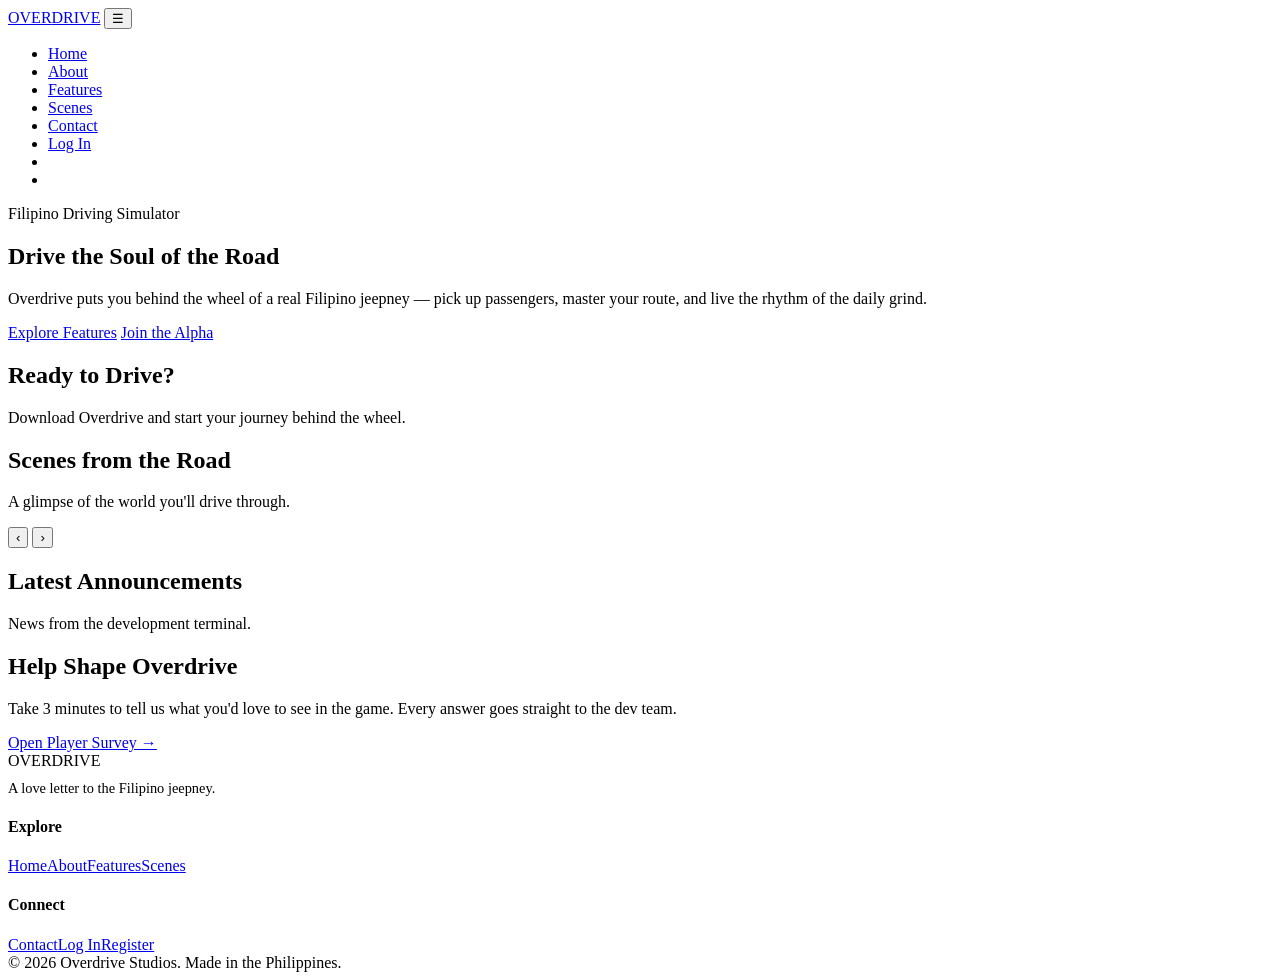
==== index.html @ 07e0db0b "Add index.html for Overdrive game landing page" ====
<!DOCTYPE html>
<html lang="en">
<head>
<meta charset="UTF-8">
<meta name="viewport" content="width=device-width, initial-scale=1">
<title>Overdrive — Jeepney Route Simulator</title>
<link rel="preconnect" href="https://fonts.googleapis.com">
<link rel="preconnect" href="https://fonts.gstatic.com" crossorigin>
<link href="https://fonts.googleapis.com/css2?family=Playfair+Display:wght@600;800&family=Inter:wght@400;500;600;700&display=swap" rel="stylesheet">
<link rel="stylesheet" href="assets/styles.css">
</head>
<body>
<header class="site-header">
  <div class="container nav-wrap">
    <a href="index.html" class="logo">OVER<span>DRIVE</span></a>
    <button class="nav-toggle" aria-label="Menu">☰</button>
    <ul class="nav-links">
      <li><a href="index.html">Home</a></li>
      <li><a href="about.html">About</a></li>
      <li><a href="features.html">Features</a></li>
      <li><a href="scenes.html">Scenes</a></li>
      <li><a href="contact.html">Contact</a></li>
      <li><a href="login.html" id="nav-login">Log In</a></li>
      <li><a href="admin.html" id="nav-admin" style="display:none">Admin</a></li>
      <li><a href="#" id="nav-logout" style="display:none">Log Out</a></li>
    </ul>
  </div>
</header>

<section class="hero">
  <div class="container">
    <span class="eyebrow">Filipino Driving Simulator</span>
    <h1>Drive the Soul of the Road</h1>
    <p class="lead">Overdrive puts you behind the wheel of a real Filipino jeepney — pick up passengers, master your route, and live the rhythm of the daily grind.</p>
    <div class="hero-cta">
      <a class="btn btn-primary" href="features.html">Explore Features</a>
      <a class="btn btn-ghost" href="contact.html">Join the Alpha</a>
    </div>
  </div>
</section>

<section>
<section id="download" class="download-section">
  <div class="container">
    <h2>Ready to Drive?</h2>
    <p>Download Overdrive and start your journey behind the wheel.</p>
    <div id="download-cta"></div>
  </div>
</section>

  <div class="container">
    <div class="section-title reveal"><h2>Scenes from the Road</h2><p>A glimpse of the world you'll drive through.</p></div>
    <div class="carousel" id="carousel">
      <div class="carousel-track"></div>
      <button class="carousel-btn prev" aria-label="Previous">‹</button>
      <button class="carousel-btn next" aria-label="Next">›</button>
      <div class="carousel-dots"></div>
    </div>
  </div>
</section>

<section style="background:var(--cream)">
  <div class="container">
    <div class="section-title reveal"><h2>Latest Announcements</h2><p>News from the development terminal.</p></div>
    <div class="grid grid-3" id="announcements-grid"></div>
  </div>
</section>

<section>
  <div class="container">
    <div class="cta-strip reveal">
      <h2>Help Shape Overdrive</h2>
      <p>Take 3 minutes to tell us what you'd love to see in the game. Every answer goes straight to the dev team.</p>
      <a class="btn btn-outline" href="https://docs.google.com/forms/" target="_blank" rel="noopener">Open Player Survey →</a>
    </div>
  </div>
</section>

<footer class="site-footer">
  <div class="container">
    <div class="footer-grid">
      <div>
        <div class="logo">OVER<span>DRIVE</span></div>
        <p style="margin-top:.6rem;font-size:.9rem">A love letter to the Filipino jeepney.</p>
      </div>
      <div><h4>Explore</h4><a href="index.html">Home</a><a href="about.html">About</a><a href="features.html">Features</a><a href="scenes.html">Scenes</a></div>
      <div><h4>Connect</h4><a href="contact.html">Contact</a><a href="login.html">Log In</a><a href="register.html">Register</a></div>
    </div>
    <div class="footer-bottom">© 2026 Overdrive Studios. Made in the Philippines.</div>
  </div>
</footer>
<script src="assets/script.js"></script>
</body>
</html>
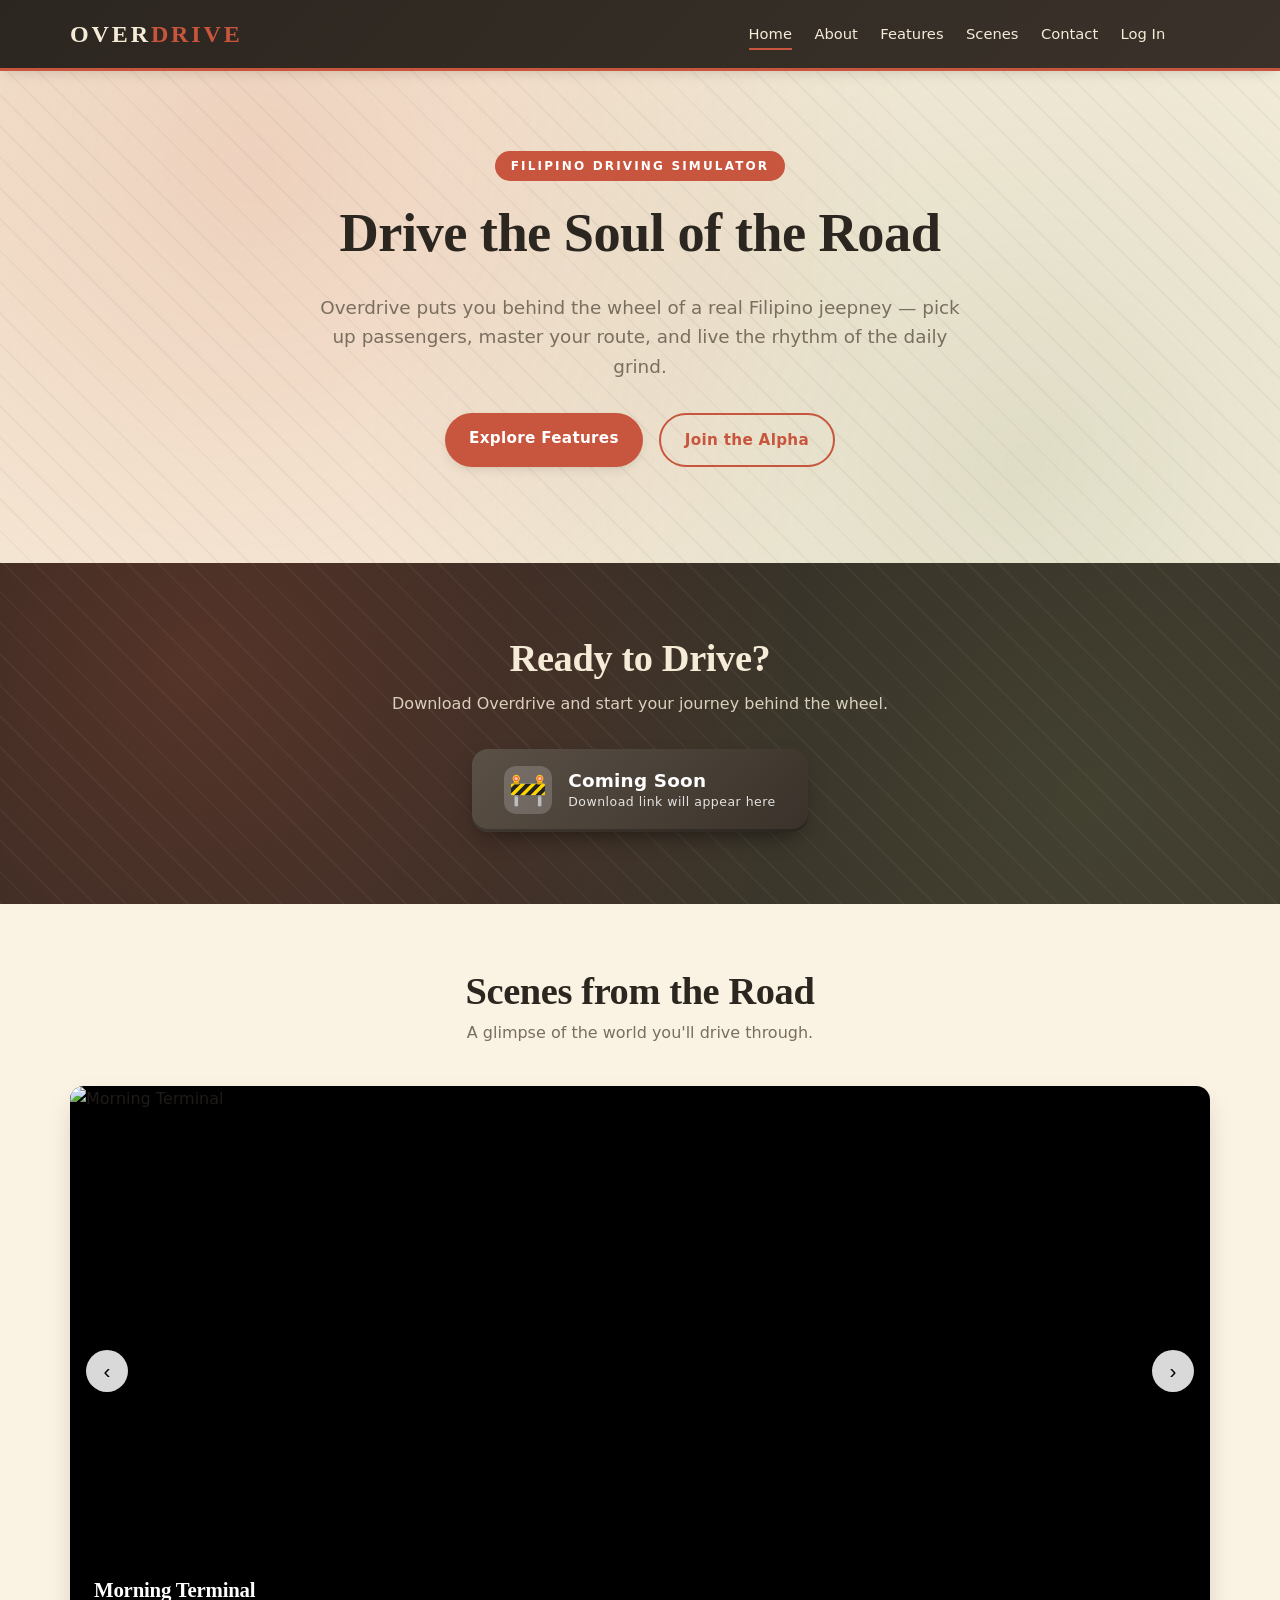
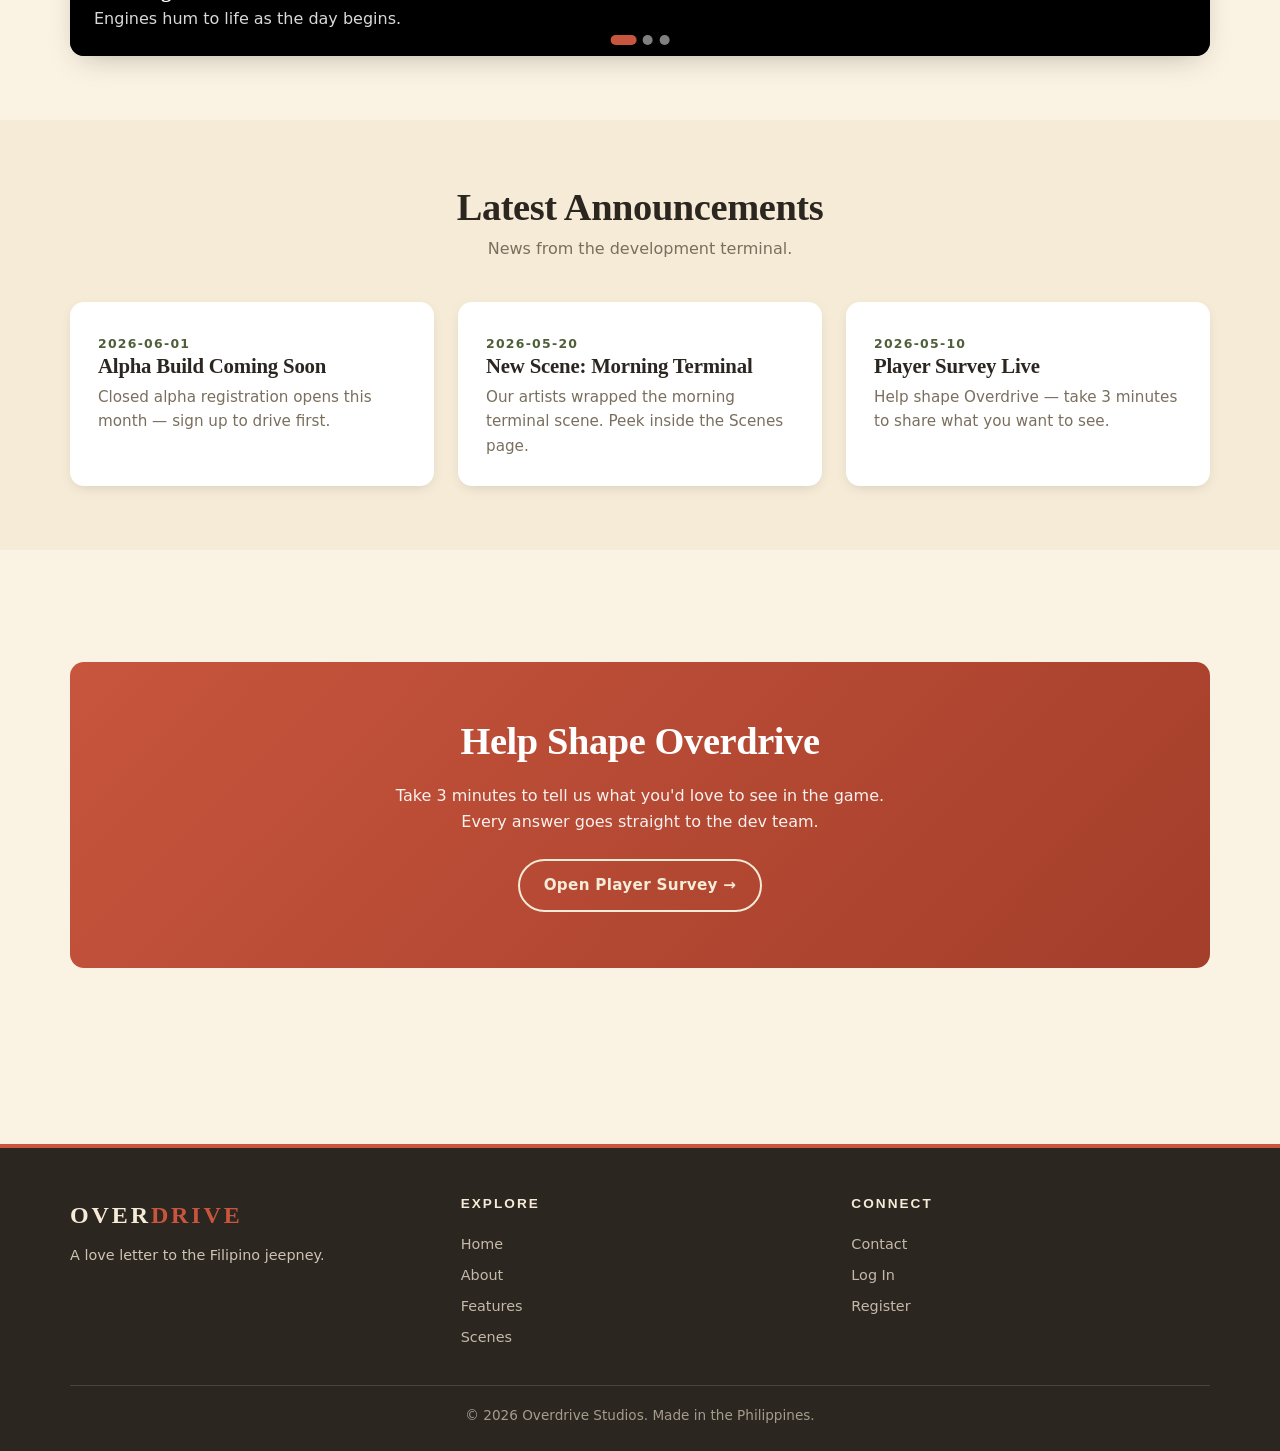
==== commit 918a5d23: "Fix: Remove invalid nested section tag that was hiding download CTA" ====
--- a/index.html
+++ b/index.html
@@ -39,7 +39,6 @@
   </div>
 </section>
 
-<section>
 <section id="download" class="download-section">
   <div class="container">
     <h2>Ready to Drive?</h2>
@@ -48,6 +47,7 @@
   </div>
 </section>
 
+<section>
   <div class="container">
     <div class="section-title reveal"><h2>Scenes from the Road</h2><p>A glimpse of the world you'll drive through.</p></div>
     <div class="carousel" id="carousel">
--- a/assets/styles.css
+++ b/assets/styles.css
@@ -0,0 +1,281 @@
+/* ===== Overdrive — Earthy, Interactive Theme ===== */
+:root{
+  --terracotta:#C8553D;
+  --terracotta-dark:#A33E2A;
+  --cream:#F5EBD7;
+  --cream-soft:#FAF3E3;
+  --olive:#6B7F4E;
+  --olive-dark:#4F5F39;
+  --charcoal:#2C2620;
+  --ink:#1f1b16;
+  --muted:#7a6f5e;
+  --shadow: 0 10px 30px -12px rgba(44,38,32,.35);
+  --shadow-soft: 0 4px 14px -6px rgba(44,38,32,.25);
+  --radius: 14px;
+  --header-h: 68px;
+}
+
+*{box-sizing:border-box}
+html,body{margin:0;padding:0}
+body{
+  font-family:'Inter',system-ui,sans-serif;
+  color:var(--ink);
+  background:var(--cream-soft);
+  line-height:1.6;
+  -webkit-font-smoothing:antialiased;
+}
+img{max-width:100%;display:block}
+a{color:var(--terracotta-dark);text-decoration:none;transition:color .2s}
+a:hover{color:var(--olive-dark)}
+
+h1,h2,h3,h4{font-family:'Playfair Display',Georgia,serif;color:var(--charcoal);margin:0 0 .5em;line-height:1.2;letter-spacing:-.01em}
+h1{font-size:clamp(2rem,5vw,3.4rem)}
+h2{font-size:clamp(1.6rem,3.5vw,2.4rem)}
+h3{font-size:1.3rem}
+p{margin:0 0 1em}
+
+.container{max-width:1180px;margin:0 auto;padding:0 1.25rem}
+
+/* ===== Header ===== */
+.site-header{
+  position:sticky;top:0;z-index:50;
+  background:linear-gradient(135deg,var(--charcoal),#3a322a);
+  color:var(--cream);
+  border-bottom:3px solid var(--terracotta);
+  box-shadow:var(--shadow-soft);
+}
+.nav-wrap{display:flex;align-items:center;justify-content:space-between;height:var(--header-h)}
+.logo{font-family:'Playfair Display',serif;font-weight:800;font-size:1.5rem;color:var(--cream);letter-spacing:.12em}
+.logo span{color:var(--terracotta)}
+.nav-links{display:flex;gap:1.4rem;list-style:none;margin:0;padding:0;align-items:center}
+.nav-links a{color:var(--cream);font-size:.92rem;font-weight:500;position:relative;padding:.25rem 0}
+.nav-links a::after{content:"";position:absolute;left:0;bottom:-4px;width:0;height:2px;background:var(--terracotta);transition:width .25s}
+.nav-links a:hover::after,.nav-links a.active::after{width:100%}
+.nav-links a:hover{color:var(--cream)}
+.nav-toggle{display:none;background:none;border:0;color:var(--cream);font-size:1.6rem;cursor:pointer}
+
+@media (max-width:860px){
+  .nav-toggle{display:block}
+  .nav-links{position:absolute;top:var(--header-h);left:0;right:0;flex-direction:column;background:var(--charcoal);padding:1rem 1.25rem;gap:.9rem;display:none;border-bottom:3px solid var(--terracotta)}
+  .nav-links.open{display:flex}
+}
+
+/* ===== Buttons ===== */
+.btn{
+  display:inline-block;padding:.8rem 1.5rem;border-radius:999px;
+  font-weight:600;font-size:.95rem;letter-spacing:.02em;
+  cursor:pointer;border:0;transition:transform .2s, box-shadow .2s, background .2s;
+  text-align:center;
+}
+.btn-primary{background:var(--terracotta);color:#fff;box-shadow:var(--shadow-soft)}
+.btn-primary:hover{background:var(--terracotta-dark);color:#fff;transform:translateY(-2px);box-shadow:var(--shadow)}
+.btn-outline{background:transparent;color:var(--cream);border:2px solid var(--cream)}
+.btn-outline:hover{background:var(--cream);color:var(--charcoal)}
+.btn-olive{background:var(--olive);color:#fff}
+.btn-olive:hover{background:var(--olive-dark);color:#fff;transform:translateY(-2px)}
+.btn-ghost{background:transparent;color:var(--terracotta);border:2px solid var(--terracotta)}
+.btn-ghost:hover{background:var(--terracotta);color:#fff}
+.btn-sm{padding:.5rem 1rem;font-size:.85rem}
+
+/* ===== Hero ===== */
+.hero{
+  position:relative;
+  padding:5rem 0 6rem;
+  background:
+    radial-gradient(circle at 20% 20%, rgba(200,85,61,.18), transparent 60%),
+    radial-gradient(circle at 80% 80%, rgba(107,127,78,.18), transparent 60%),
+    linear-gradient(135deg, var(--cream) 0%, var(--cream-soft) 100%);
+  overflow:hidden;
+  text-align:center;
+}
+.hero::before{
+  content:"";position:absolute;inset:0;
+  background-image:
+    repeating-linear-gradient(45deg, rgba(44,38,32,.04) 0 2px, transparent 2px 22px);
+  pointer-events:none;
+}
+.hero .container{position:relative}
+.eyebrow{display:inline-block;padding:.35rem 1rem;background:var(--terracotta);color:#fff;border-radius:999px;font-size:.75rem;letter-spacing:.18em;font-weight:700;text-transform:uppercase;margin-bottom:1.2rem;animation:floaty 3s ease-in-out infinite}
+@keyframes floaty{0%,100%{transform:translateY(0)}50%{transform:translateY(-4px)}}
+.hero p.lead{font-size:1.15rem;color:var(--muted);max-width:640px;margin:0 auto 2rem}
+.hero-cta{display:flex;gap:1rem;justify-content:center;flex-wrap:wrap}
+
+.page-hero{
+  padding:3.5rem 0 2.5rem;
+  text-align:center;
+  background:linear-gradient(135deg,var(--olive) 0%, var(--olive-dark) 100%);
+  color:var(--cream);
+  border-bottom:4px solid var(--terracotta);
+}
+.page-hero h1{color:var(--cream)}
+.page-hero p{color:rgba(245,235,215,.85);max-width:640px;margin:0 auto}
+
+/* ===== Sections ===== */
+section{padding:4rem 0}
+.section-title{text-align:center;margin-bottom:2.5rem}
+.section-title h2{margin-bottom:.4rem}
+.section-title p{color:var(--muted)}
+
+/* ===== Cards / Grids ===== */
+.grid{display:grid;gap:1.5rem}
+.grid-3{grid-template-columns:repeat(auto-fit,minmax(260px,1fr))}
+.grid-2{grid-template-columns:repeat(auto-fit,minmax(300px,1fr))}
+
+.card{
+  background:#fff;border-radius:var(--radius);
+  padding:1.75rem;box-shadow:var(--shadow-soft);
+  transition:transform .25s, box-shadow .25s;
+  border-top:4px solid transparent;
+}
+.card:hover{transform:translateY(-6px);box-shadow:var(--shadow);border-top-color:var(--terracotta)}
+.card .icon{font-size:2.2rem;margin-bottom:.7rem;display:inline-block}
+.card h3{margin-bottom:.4rem}
+.card p{color:var(--muted);font-size:.95rem;margin:0}
+
+.ann-card{position:relative;overflow:hidden}
+.ann-card .ann-date{font-size:.78rem;color:var(--olive-dark);font-weight:600;text-transform:uppercase;letter-spacing:.1em}
+.ann-card img{width:100%;height:180px;object-fit:cover;border-radius:10px;margin:.6rem 0 1rem}
+
+/* ===== Carousel ===== */
+.carousel{position:relative;border-radius:var(--radius);overflow:hidden;box-shadow:var(--shadow);background:#000;aspect-ratio:16/8}
+.carousel-track{display:flex;height:100%;transition:transform .6s cubic-bezier(.7,0,.3,1)}
+.carousel-slide{min-width:100%;position:relative}
+.carousel-slide img{width:100%;height:100%;object-fit:cover}
+.carousel-caption{position:absolute;left:0;right:0;bottom:0;padding:1.5rem;background:linear-gradient(transparent,rgba(0,0,0,.75));color:#fff}
+.carousel-caption h3{color:#fff;margin-bottom:.2rem}
+.carousel-caption p{color:rgba(255,255,255,.85);margin:0}
+.carousel-btn{position:absolute;top:50%;transform:translateY(-50%);background:rgba(255,255,255,.85);border:0;width:42px;height:42px;border-radius:50%;font-size:1.3rem;cursor:pointer;display:flex;align-items:center;justify-content:center;transition:background .2s}
+.carousel-btn:hover{background:#fff}
+.carousel-btn.prev{left:1rem}.carousel-btn.next{right:1rem}
+.carousel-dots{position:absolute;bottom:.7rem;left:50%;transform:translateX(-50%);display:flex;gap:.4rem;z-index:2}
+.carousel-dot{width:10px;height:10px;border-radius:50%;background:rgba(255,255,255,.5);border:0;cursor:pointer;padding:0}
+.carousel-dot.active{background:var(--terracotta);width:26px;border-radius:5px;transition:width .3s}
+
+/* ===== Scenes gallery ===== */
+.scene-grid{display:grid;grid-template-columns:repeat(auto-fit,minmax(280px,1fr));gap:1.2rem}
+.scene{position:relative;border-radius:var(--radius);overflow:hidden;aspect-ratio:4/3;box-shadow:var(--shadow-soft);cursor:pointer}
+.scene img{width:100%;height:100%;object-fit:cover;transition:transform .5s}
+.scene:hover img{transform:scale(1.08)}
+.scene .scene-cap{position:absolute;inset:auto 0 0 0;padding:1rem;background:linear-gradient(transparent,rgba(0,0,0,.8));color:#fff;font-weight:600}
+
+/* ===== CTA strip ===== */
+.cta-strip{
+  background:linear-gradient(135deg,var(--terracotta),var(--terracotta-dark));
+  color:#fff;text-align:center;padding:3.5rem 1rem;border-radius:var(--radius);
+  margin:3rem auto;max-width:1140px;
+}
+.cta-strip h2{color:#fff}
+.cta-strip p{color:rgba(255,255,255,.92);max-width:520px;margin:0 auto 1.5rem}
+
+/* ===== Forms ===== */
+.form-card{background:#fff;border-radius:var(--radius);padding:2rem;box-shadow:var(--shadow);max-width:460px;margin:3rem auto}
+.form-group{margin-bottom:1rem}
+.form-group label{display:block;font-weight:600;margin-bottom:.35rem;font-size:.9rem;color:var(--charcoal)}
+.form-group input,.form-group textarea,.form-group select{
+  width:100%;padding:.7rem .9rem;border:1.5px solid #ddd2bd;border-radius:10px;
+  font-family:inherit;font-size:.95rem;background:var(--cream-soft);transition:border-color .2s,box-shadow .2s;
+}
+.form-group input:focus,.form-group textarea:focus,.form-group select:focus{
+  outline:0;border-color:var(--terracotta);box-shadow:0 0 0 3px rgba(200,85,61,.15);background:#fff;
+}
+.form-group textarea{min-height:110px;resize:vertical}
+.form-check{display:flex;align-items:center;gap:.5rem;margin-bottom:1rem;font-size:.9rem}
+.form-check input{width:auto}
+
+/* ===== Footer ===== */
+.site-footer{background:var(--charcoal);color:rgba(245,235,215,.8);padding:3rem 0 1.5rem;margin-top:4rem;border-top:4px solid var(--terracotta)}
+.footer-grid{display:grid;grid-template-columns:repeat(auto-fit,minmax(200px,1fr));gap:2rem;margin-bottom:2rem}
+.footer-grid h4{color:var(--cream);font-family:'Inter',sans-serif;font-size:.85rem;letter-spacing:.15em;text-transform:uppercase;margin-bottom:1rem}
+.footer-grid a{display:block;color:rgba(245,235,215,.75);padding:.25rem 0;font-size:.9rem}
+.footer-grid a:hover{color:var(--terracotta)}
+.footer-bottom{border-top:1px solid rgba(245,235,215,.15);padding-top:1.2rem;text-align:center;font-size:.85rem;color:rgba(245,235,215,.6)}
+
+/* ===== Admin ===== */
+.admin-shell{max-width:1100px;margin:2rem auto;padding:0 1.25rem}
+.admin-tabs{display:flex;gap:.4rem;border-bottom:2px solid #e2d7bf;margin-bottom:1.5rem;overflow-x:auto}
+.admin-tab{background:none;border:0;padding:.8rem 1.2rem;font-weight:600;cursor:pointer;color:var(--muted);border-bottom:3px solid transparent;margin-bottom:-2px;white-space:nowrap;font-family:inherit}
+.admin-tab.active{color:var(--terracotta);border-bottom-color:var(--terracotta)}
+.admin-panel{display:none;background:#fff;padding:1.5rem;border-radius:var(--radius);box-shadow:var(--shadow-soft)}
+.admin-panel.active{display:block}
+.admin-toolbar{display:flex;justify-content:space-between;align-items:center;margin-bottom:1rem;flex-wrap:wrap;gap:.6rem}
+.admin-table{width:100%;border-collapse:collapse;font-size:.92rem}
+.admin-table th,.admin-table td{padding:.7rem .6rem;text-align:left;border-bottom:1px solid #efe6d2;vertical-align:top}
+.admin-table th{background:var(--cream-soft);font-weight:600;color:var(--charcoal);text-transform:uppercase;font-size:.75rem;letter-spacing:.08em}
+.admin-table .row-actions{display:flex;gap:.4rem;flex-wrap:wrap}
+.badge{display:inline-block;padding:.2rem .6rem;border-radius:999px;font-size:.72rem;font-weight:700;letter-spacing:.05em;text-transform:uppercase}
+.badge-admin{background:var(--terracotta);color:#fff}
+.badge-user{background:var(--olive);color:#fff}
+
+/* Modal */
+.modal-backdrop{position:fixed;inset:0;background:rgba(31,27,22,.65);display:none;align-items:center;justify-content:center;z-index:100;padding:1rem}
+.modal-backdrop.open{display:flex}
+.modal{background:#fff;border-radius:var(--radius);max-width:500px;width:100%;max-height:90vh;overflow-y:auto;padding:1.75rem;box-shadow:var(--shadow)}
+.modal h3{margin-top:0}
+.modal-actions{display:flex;gap:.6rem;justify-content:flex-end;margin-top:1rem}
+
+/* Toast */
+.toast{position:fixed;bottom:1.5rem;left:50%;transform:translateX(-50%) translateY(20px);background:var(--charcoal);color:var(--cream);padding:.8rem 1.4rem;border-radius:999px;box-shadow:var(--shadow);opacity:0;transition:all .3s;z-index:200;font-size:.9rem;pointer-events:none}
+.toast.show{opacity:1;transform:translateX(-50%) translateY(0)}
+
+/* Helpers */
+.text-center{text-align:center}
+.mt-2{margin-top:2rem}.mb-2{margin-bottom:2rem}
+.hidden{display:none!important}
+
+/* Reveal on scroll */
+.reveal{opacity:0;transform:translateY(20px);transition:opacity .6s ease, transform .6s ease}
+.reveal.in{opacity:1;transform:none}
+
+/* ===== Download section ===== */
+.download-section{
+  background:
+    radial-gradient(circle at 15% 30%, rgba(200,85,61,.25), transparent 55%),
+    radial-gradient(circle at 85% 70%, rgba(107,127,78,.22), transparent 55%),
+    linear-gradient(135deg,var(--charcoal),#3a322a);
+  color:var(--cream);text-align:center;padding:4.5rem 0;position:relative;overflow:hidden;
+}
+.download-section::before{
+  content:"";position:absolute;inset:0;
+  background-image:repeating-linear-gradient(45deg, rgba(245,235,215,.04) 0 2px, transparent 2px 22px);
+  pointer-events:none;
+}
+.download-section .container{position:relative;z-index:1}
+.download-section h2{color:var(--cream);margin-bottom:.6rem}
+.download-section p{color:rgba(245,235,215,.85);max-width:560px;margin:0 auto 2rem}
+
+.btn-download{
+  display:inline-flex;align-items:center;gap:1rem;
+  padding:1.1rem 2rem;border-radius:16px;
+  background:linear-gradient(135deg,var(--terracotta),var(--terracotta-dark));
+  color:#fff;font-weight:600;text-decoration:none;
+  box-shadow:0 14px 30px -10px rgba(200,85,61,.65), inset 0 -3px 0 rgba(0,0,0,.18);
+  transition:transform .25s ease, box-shadow .25s ease, filter .25s ease;
+  border:0;cursor:pointer;text-align:left;
+}
+.btn-download:hover{
+  transform:translateY(-3px) scale(1.02);
+  box-shadow:0 20px 40px -10px rgba(200,85,61,.8), inset 0 -3px 0 rgba(0,0,0,.18);
+  color:#fff;filter:brightness(1.05);
+}
+.btn-download:active{transform:translateY(-1px) scale(1)}
+.btn-download .dl-icon{
+  font-size:1.9rem;background:rgba(255,255,255,.18);
+  width:48px;height:48px;border-radius:12px;
+  display:flex;align-items:center;justify-content:center;flex-shrink:0;
+}
+.btn-download .dl-text{display:flex;flex-direction:column;line-height:1.2}
+.btn-download .dl-label{font-size:1.15rem;letter-spacing:.01em}
+.btn-download .dl-sub{font-size:.78rem;opacity:.85;font-weight:500;margin-top:.2rem;letter-spacing:.04em}
+
+.btn-download-soon{
+  background:linear-gradient(135deg,#5a5046,#3a322a);
+  box-shadow:0 10px 24px -10px rgba(0,0,0,.6), inset 0 -3px 0 rgba(0,0,0,.25);
+  cursor:not-allowed;
+}
+.btn-download-soon:hover{transform:none;filter:none;box-shadow:0 10px 24px -10px rgba(0,0,0,.6), inset 0 -3px 0 rgba(0,0,0,.25)}
+
+@media (max-width:480px){
+  .btn-download{padding:.9rem 1.3rem;gap:.7rem;width:100%;max-width:340px}
+  .btn-download .dl-icon{width:42px;height:42px;font-size:1.6rem}
+  .btn-download .dl-label{font-size:1rem}
+}
